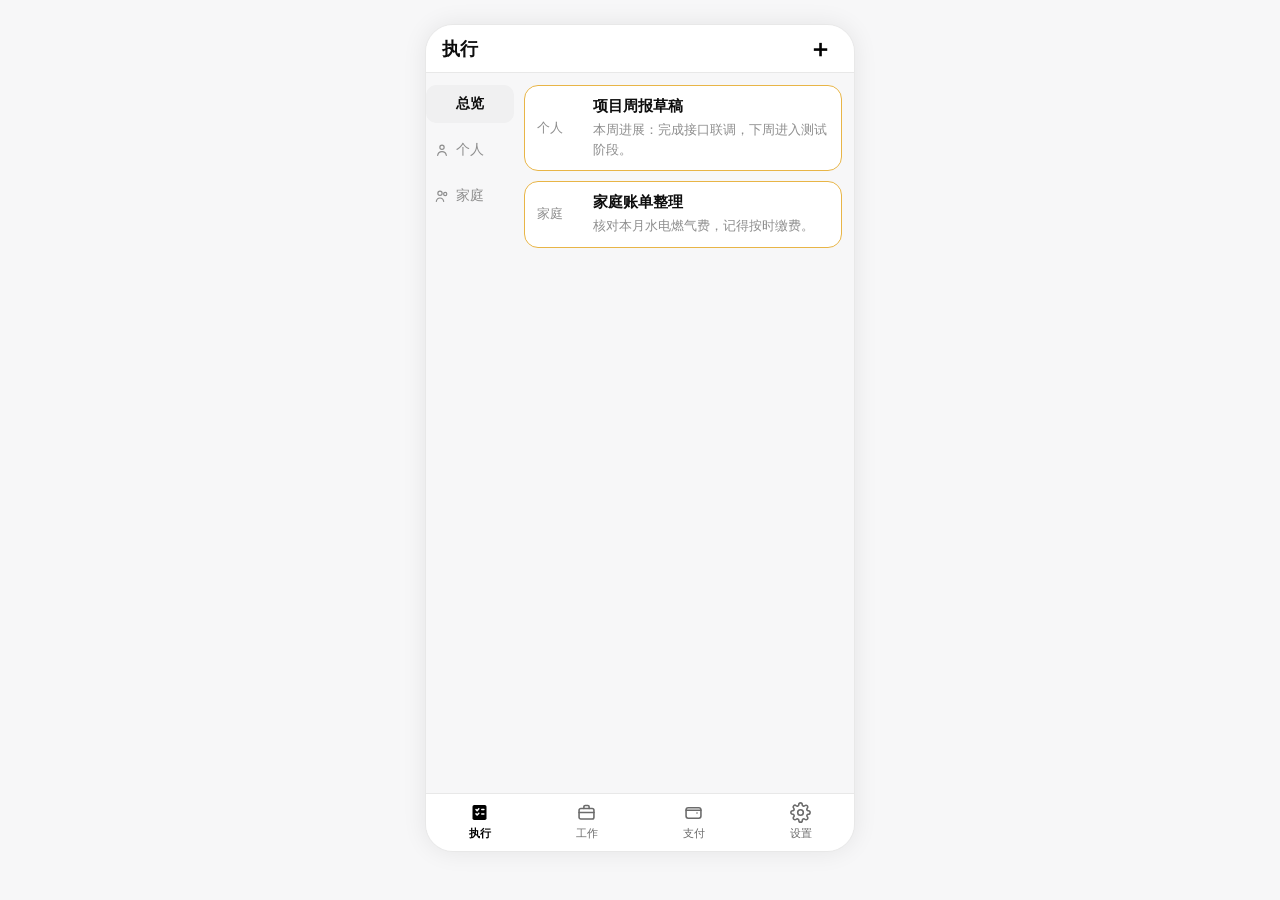
==== notes-app/记事App.html @ 2a9c0d3b "EWP: 纯前端单文件记事 App；含早期全栈原型与 Android 套壳工程参考" ====
<!DOCTYPE html>
<html lang="zh-CN">
<head>
<meta charset="UTF-8" />
<meta name="viewport" content="width=device-width, initial-scale=1.0, maximum-scale=1.0" />
<title>EWP</title>
<link rel="icon" href="data:image/svg+xml,<svg xmlns='http://www.w3.org/2000/svg' viewBox='0 0 24 24' fill='none' stroke='%230d0d0d' stroke-width='1.8' stroke-linecap='round' stroke-linejoin='round'><rect x='5' y='3.5' width='14' height='17' rx='2'/><path d='M9 8h6M9 12h6'/></svg>" />
<style>
:root{
  --bg:#f7f7f8; --panel:#ffffff; --border:#e8e8e8; --text:#0d0d0d; --muted:#8e8e8e;
  --primary:#0d0d0d; --primary-soft:#f0f0f1; --done-soft:#f5f5f6; --danger:#e5484d; --radius:14px;
}
*{box-sizing:border-box;margin:0;padding:0}
[hidden]{display:none !important}
body{font-family:-apple-system,BlinkMacSystemFont,"PingFang SC","Microsoft YaHei",sans-serif;background:var(--bg);color:var(--text);min-height:100vh;display:flex;justify-content:center;overflow:hidden;-webkit-tap-highlight-color:transparent}
button{font-family:inherit;cursor:pointer}

.phone{width:100%;max-width:430px;height:100vh;height:100dvh;background:var(--bg);display:flex;flex-direction:column;position:relative;overflow:hidden;box-shadow:0 0 24px rgba(0,0,0,.08)}
@media(min-width:480px){ body{padding:24px 0} .phone{height:92vh;border-radius:28px;border:1px solid var(--border)} }

/* 顶栏 */
.topbar{display:flex;align-items:center;gap:10px;height:48px;min-height:48px;padding:0 16px;background:var(--panel);border-bottom:1px solid var(--border)}
.topbar .top-title{font-size:18px;font-weight:700;flex:1}
.topbar .icon-btn{border:none;background:transparent;width:36px;height:36px;font-size:16px;display:flex;align-items:center;justify-content:center;flex-shrink:0}
.topbar .icon-btn:hover{background:transparent}
.topbar .icon-btn svg{width:19px;height:19px;display:block}
#top-add{font-size:24px;font-weight:600;line-height:1}
.top-actions{display:flex;align-items:center;gap:8px}

.view{flex:1;overflow-y:auto;padding:12px 12px 18px}
.view[hidden]{display:none}
/* 带分类侧栏的主页：左侧贴边，去掉页面左边距 */
#view-home,#view-notes,#view-work{padding-left:0}

/* ---------- 主页：左分类 + 右列表 ---------- */
.notes-layout{display:flex;gap:10px;min-height:100%}
.cat-bar{width:88px;flex-shrink:0;display:flex;flex-direction:column;gap:8px;overflow-y:auto}
.cat-item{display:flex;align-items:center;gap:6px;border:1px solid transparent;background:transparent;border-radius:10px;padding:9px 7px;font-size:14px;color:var(--muted);text-align:left;transition:background .15s,color .15s}
.cat-item .cat-icon{flex-shrink:0;line-height:1;display:flex}
.cat-item .cat-icon svg{width:16px;height:16px;display:block}
.cat-item .cat-name{flex:1;white-space:nowrap;overflow:hidden;text-overflow:ellipsis}
.cat-item.no-icon .cat-name{padding-left:0;text-align:center}
.cat-item:hover{background:var(--primary-soft);color:var(--text)}
.cat-item.active{background:var(--primary-soft);color:var(--text);font-weight:600}

.note-pane{flex:1;display:flex;flex-direction:column;gap:10px;min-width:0}
.pane-head{display:flex;justify-content:space-between;align-items:center;font-size:13px;color:var(--muted)}
.note-list{display:flex;flex-direction:column;gap:10px;padding-bottom:8px}

.note-card{display:flex;align-items:center;gap:8px;background:var(--panel);border:1px solid var(--border);border-radius:var(--radius);padding:11px 12px;cursor:pointer}
.note-card:hover{background:var(--primary-soft)}
.note-card.done{background:var(--done-soft)}
.note-card .nc-index{width:18px;flex-shrink:0;font-size:15px;font-weight:600;color:var(--muted);text-align:center}
.note-card .nc-body{flex:1;min-width:0}
.note-card input[type=checkbox]{width:18px;height:18px;flex-shrink:0;accent-color:var(--text)}
.note-card .nc-title{font-weight:600;font-size:15px;margin-bottom:4px}
.note-card .nc-title.empty{color:var(--muted)}
.note-card.done .nc-title{text-decoration:line-through;color:var(--muted)}
.note-card .nc-summary{font-size:13px;color:var(--muted);line-height:1.5;display:-webkit-box;-webkit-line-clamp:2;-webkit-box-orient:vertical;overflow:hidden}
.note-card .nc-cat{font-size:12px;color:var(--muted);margin-top:5px}
.note-card .nc-cat-label{flex-shrink:0;width:48px;font-size:13px;color:var(--muted);text-align:left;white-space:nowrap;overflow:hidden}
.note-card.overview.first{background:var(--panel);border:1.5px solid #E8B547}
.note-card.overview.first.done{background:var(--done-soft);border-color:var(--border)}
.note-card.first{background:var(--panel);border:1.5px solid #E8B547}
.note-card.first.done{background:var(--done-soft);border-color:var(--border)}

/* 底部 Tab */
.tabbar{display:flex;background:var(--panel);border-top:1px solid var(--border)}
.tabbar .tab{flex:1;border:none;background:none;padding:8px 0 10px;display:flex;flex-direction:column;align-items:center;gap:3px;font-size:11px;color:#6b6b6b}
.tabbar .tab .tab-icon{display:flex}
.tabbar .tab .tab-icon svg{width:21px;height:21px;display:block}
.tabbar .tab.active{color:#000;font-weight:600}
.tabbar .tab .tab-icon .ic-filled{display:none}
.tabbar .tab.active .tab-icon .ic-outline{display:none}
.tabbar .tab.active .tab-icon .ic-filled{display:block}

/* 占位页 */
.placeholder{display:flex;flex-direction:column;align-items:center;justify-content:center;gap:12px;padding:60px 24px;text-align:center;color:var(--muted)}
.placeholder .ph-icon{font-size:44px}
.placeholder h3{color:var(--text);font-size:16px}
.setting-row{background:var(--panel);border:1px solid var(--border);border-radius:var(--radius);padding:14px 16px;display:flex;justify-content:space-between;align-items:center;margin-bottom:10px;font-size:14px}

/* ---------- 编辑页（独立视图） ---------- */
#view-editor{flex:1;display:flex;flex-direction:column;overflow:hidden;background:var(--bg)}
#view-editor[hidden]{display:none}
.editor-top{display:flex;align-items:center;gap:10px;height:48px;min-height:48px;padding:0 12px;background:var(--panel);border-bottom:1px solid var(--border)}
.back-btn{border:none;background:transparent;width:36px;height:36px;font-size:28px;color:var(--text);display:flex;align-items:center;justify-content:center;line-height:1;padding-bottom:3px}
.back-btn:hover{background:transparent}
.editor-top .btn{margin-left:auto}
.title-input{width:100%;font-size:20px;font-weight:700;border:1px solid var(--border);border-radius:12px;outline:none;background:var(--panel);color:var(--text);padding:12px 14px}
.title-input:focus{border-color:var(--text)}
.editor-body{flex:1;overflow-y:auto;padding:16px 18px 18px;display:flex;flex-direction:column;gap:14px}
.content-area{width:100%;min-height:180px;outline:none;border:1px solid var(--border);border-radius:12px;background:var(--panel);font-family:inherit;font-size:15px;line-height:1.75;resize:vertical;color:var(--text);padding:12px 14px}
.content-area:focus{border-color:var(--text)}
.cat-select{width:100%;display:flex;align-items:center;gap:10px;padding:12px 14px;border:1px solid var(--border);border-radius:12px;background:var(--panel);font-family:inherit;font-size:15px;color:var(--text);cursor:pointer}
.cat-select-name{flex:1;text-align:left;white-space:nowrap;overflow:hidden;text-overflow:ellipsis}
.cat-select-arrow{width:16px;height:16px;flex-shrink:0;color:var(--muted)}
.cp-item{display:flex;align-items:center;gap:10px;background:var(--bg);border-radius:10px;padding:12px 12px;cursor:pointer}
.cp-item .cp-name{flex:1;font-size:14px}
.cp-item .cp-check{width:18px;height:18px;flex-shrink:0;color:var(--text);display:none}
.cp-item.active .cp-check{display:block}
.cp-item.active{background:var(--primary-soft)}
.todo-area{min-height:120px}
.todo-note{min-height:72px;font-size:14px;color:var(--muted)}
.editor-count{font-size:12px;color:var(--muted);text-align:right;padding:2px 2px 0}

/* ---------- 分类管理抽屉 ---------- */
.drawer-mask{position:absolute;inset:0;background:rgba(0,0,0,.35);z-index:70}
.drawer{position:absolute;left:0;right:0;bottom:0;z-index:71;background:var(--panel);border-radius:20px 20px 0 0;padding:18px 18px 24px;max-height:70%;display:flex;flex-direction:column;gap:14px}
.drawer h3{font-size:16px}
.cm-add{display:flex;gap:8px}
.cm-add input{flex:1;padding:9px 12px;border:1px solid var(--border);border-radius:10px;font-size:14px;outline:none}
.cm-list{display:flex;flex-direction:column;gap:8px;overflow-y:auto}
.cm-item{display:flex;align-items:center;gap:10px;background:var(--bg);border-radius:10px;padding:11px 12px}
.cm-item .cm-grip{flex-shrink:0;color:#c9c9cc;display:flex;cursor:grab;touch-action:none}
.cm-item .cm-grip svg{width:14px;height:14px;display:block}
.cm-item.dragging{opacity:.5;box-shadow:0 6px 16px rgba(0,0,0,.15);background:var(--panel)}
.cm-item .cm-name{flex:1;font-size:14px}
.cm-item button{border:none;background:none;font-size:15px;color:var(--muted);display:flex;align-items:center;-webkit-tap-highlight-color:transparent}
.cm-item button svg{width:17px;height:17px;display:block}
.cm-item button:hover{color:var(--primary)}
.cm-item button.del:hover{color:var(--danger)}

/* 应用内弹窗 */
.modal-mask{position:absolute;inset:0;background:rgba(0,0,0,.35);z-index:80}
.modal{position:absolute;left:24px;right:24px;top:50%;transform:translateY(-50%);z-index:81;background:var(--panel);border-radius:18px;padding:20px 18px;display:flex;flex-direction:column;gap:14px;box-shadow:0 12px 32px rgba(0,0,0,.18)}
.modal-title{font-size:16px;font-weight:600}
.modal-msg{font-size:14px;color:var(--muted);line-height:1.6}
.modal-input{padding:10px 12px;border:1px solid var(--border);border-radius:10px;font-size:15px;outline:none;background:var(--panel);color:var(--text)}
.modal-input:focus{border-color:var(--text)}
.modal-actions{display:flex;justify-content:flex-end;gap:10px}
.modal-actions .btn.danger-ok{background:var(--danger);border-color:var(--danger);color:#fff}
.modal-actions .btn.danger-ok:hover{opacity:.9;color:#fff}

.btn{border:1px solid var(--border);background:var(--panel);border-radius:10px;padding:8px 13px;font-size:14px}
.btn:hover{border-color:var(--primary);color:var(--primary)}
.btn.primary{background:var(--primary);color:#fff;border-color:var(--primary)}
.btn.primary:hover{opacity:.9;color:#fff}
.btn.danger:hover{border-color:var(--danger);color:var(--danger)}
.btn.small{padding:5px 10px;font-size:13px}
.lang-switch{display:flex;gap:6px}
.lang-opt{border:1px solid var(--border);background:var(--panel);color:var(--muted)}
.lang-opt.active{background:var(--primary);color:#fff;border-color:var(--primary);font-weight:600}
.btn-row{display:flex;gap:8px;flex-wrap:wrap}

.toast{position:fixed;bottom:80px;left:50%;transform:translateX(-50%);background:rgba(30,34,40,.92);color:#fff;padding:10px 18px;border-radius:10px;font-size:14px;z-index:999}
.empty-tip{color:var(--muted);font-size:13px;text-align:center;padding:40px 0}

/* 主页待办条目 */
.todo-row{display:flex;align-items:center;gap:8px;background:var(--panel);border:1px solid var(--border);border-radius:12px;padding:12px 12px;cursor:pointer}
.todo-row.done{background:var(--done-soft)}
.todo-row input[type=checkbox]{width:18px;height:18px;flex-shrink:0;accent-color:var(--text)}
.tr-index{width:18px;flex-shrink:0;font-size:15px;font-weight:600;color:var(--muted);text-align:center}
.tr-cat{flex-shrink:0;width:48px;font-size:13px;color:var(--muted);text-align:left;white-space:nowrap;overflow:hidden}
.todo-row .tr-body{flex:1;min-width:0}
.todo-row .tr-text{font-size:15px;word-break:break-word}
.tr-note{font-size:12.5px;color:var(--muted);word-break:break-word;margin-top:3px}
.todo-row.done .tr-text{text-decoration:line-through;color:var(--muted)}
.todo-row.first{background:var(--panel);border:1.5px solid #E8B547}
.todo-row.first.done{background:var(--done-soft);border-color:var(--border)}
.todo-row.overview.first{background:var(--panel);border:1.5px solid #E8B547}
.todo-row.overview.first.done{background:var(--panel);border-color:#E8B547}
.todo-row.first .tr-text{font-weight:600;color:var(--text)}
.todo-row.first.done .tr-text{font-weight:400;color:var(--muted)}

</style>
</head>
<body>
<div class="phone">

  <header class="topbar" id="main-topbar">
    <span class="top-title" id="top-title">执行</span>
    <div class="top-actions">
      <button class="icon-btn" id="top-action" data-i18n-title="action.manage" title="管理分类"><svg viewBox="0 0 24 24" fill="none" stroke="currentColor" stroke-width="1.8" stroke-linecap="round" stroke-linejoin="round"><rect x="3.5" y="3.5" width="7" height="7" rx="1.5"/><rect x="13.5" y="3.5" width="7" height="7" rx="1.5"/><rect x="3.5" y="13.5" width="7" height="7" rx="1.5"/><rect x="13.5" y="13.5" width="7" height="7" rx="1.5"/></svg></button>
      <button class="icon-btn" id="top-add" data-i18n-title="action.new" title="新建">＋</button>
    </div>
  </header>

  <!-- 主页：待办事项（左分类分组 + 右待办列表） -->
  <section class="view" id="view-home">
    <div class="notes-layout">
      <aside class="cat-bar" id="cat-bar"></aside>
      <div class="note-pane">
        <div class="note-list" id="home-list"></div>
      </div>
    </div>
  </section>

  <!-- 执行：卡片列表 + 分类侧栏 -->
  <section class="view" id="view-notes">
    <div class="notes-layout">
      <aside class="cat-bar" id="notes-cat-bar"></aside>
      <div class="note-pane">
        <div class="note-list" id="notes-list"></div>
      </div>
    </div>
  </section>

  <!-- 工作：卡片列表 + 分类侧栏（独立新表） -->
  <section class="view" id="view-work">
    <div class="notes-layout">
      <aside class="cat-bar" id="work-cat-bar"></aside>
      <div class="note-pane">
        <div class="note-list" id="work-list"></div>
      </div>
    </div>
  </section>

  <!-- 设置 -->
  <section class="view" id="view-settings">
    <div class="setting-row"><span data-i18n="setting.exportAll">导出全部数据（JSON）</span><button class="btn small" id="btn-export-all" data-i18n="setting.export">导出</button></div>
    <div class="setting-row"><span data-i18n="setting.importAll">导入备份（JSON）</span><button class="btn small" id="btn-import-all" data-i18n="setting.import">导入</button></div>
    <input type="file" id="import-file" accept="application/json,.json" hidden />
    <div class="setting-row"><span data-i18n="setting.language">语言</span><span class="lang-switch" id="lang-switch">
      <button class="btn small lang-opt" data-lang="zh">中文</button>
      <button class="btn small lang-opt" data-lang="en">English</button>
    </span></div>
    <div class="setting-row"><span data-i18n="setting.about">关于</span><span id="about-ver" style="color:var(--muted);font-size:13px"></span></div>
  </section>

  <nav class="tabbar" id="main-tabbar">
    <button class="tab active" data-tab="notes"><span class="tab-icon"><svg class="ic-outline" viewBox="0 0 24 24" fill="none" stroke="currentColor" stroke-width="1.8" stroke-linecap="round" stroke-linejoin="round"><rect x="4" y="3.5" width="16" height="17" rx="2"/><path d="M8 8.5l1.4 1.4L11 7.5M8 13.5l1.4 1.4L11 12.5M14.5 8.5H17M14.5 13.5H17"/></svg><svg class="ic-filled" viewBox="0 0 24 24" fill="none"><rect x="4" y="3.5" width="16" height="17" rx="2" fill="currentColor"/><path d="M8 8.6l1.3 1.3 1.9-2.1" stroke="#fff" stroke-width="1.7" stroke-linecap="round" stroke-linejoin="round"/><path d="M8 13.6l1.3 1.3 1.9-2.1" stroke="#fff" stroke-width="1.7" stroke-linecap="round" stroke-linejoin="round"/><path d="M14.6 8.6h2.4M14.6 13.6h2.4" stroke="#fff" stroke-width="1.7" stroke-linecap="round"/></svg></span><span data-i18n="tab.notes">执行</span></button>
    <button class="tab" data-tab="work"><span class="tab-icon"><svg class="ic-outline" viewBox="0 0 24 24" fill="none" stroke="currentColor" stroke-width="1.8" stroke-linecap="round" stroke-linejoin="round"><rect x="3.5" y="7.5" width="17" height="12" rx="2"/><path d="M9 7.5V5.5A1.5 1.5 0 0 1 10.5 4h3A1.5 1.5 0 0 1 15 5.5v2M3.5 12h17"/></svg><svg class="ic-filled" viewBox="0 0 24 24" fill="none"><path d="M3.5 8.5h17V19a1.5 1.5 0 0 1-1.5 1.5H5A1.5 1.5 0 0 1 3.5 19z" fill="currentColor"/><path d="M9 8.5V6A1.5 1.5 0 0 1 10.5 4.5h3A1.5 1.5 0 0 1 15 6v2.5" stroke="#fff" stroke-width="1.7" stroke-linecap="round" fill="none"/><path d="M3.5 12.5h17" stroke="#fff" stroke-width="1.7"/></svg></span><span data-i18n="tab.work">工作</span></button>
    <button class="tab" data-tab="home"><span class="tab-icon"><svg class="ic-outline" viewBox="0 0 24 24" fill="none" stroke="currentColor" stroke-width="1.8" stroke-linecap="round" stroke-linejoin="round"><rect x="3.5" y="6.5" width="17" height="12" rx="2.5"/><path d="M3.5 9.5h17"/><path d="M16 12.5h.01"/></svg><svg class="ic-filled" viewBox="0 0 24 24" fill="none"><rect x="3.5" y="6.5" width="17" height="12" rx="2.5" fill="currentColor"/><path d="M3.5 10h17" stroke="#fff" stroke-width="1.7"/><circle cx="16" cy="14" r="1.3" fill="#fff"/></svg></span><span data-i18n="tab.home">支付</span></button>
    <button class="tab" data-tab="settings"><span class="tab-icon"><svg class="ic-outline" viewBox="0 0 24 24" fill="none" stroke="currentColor" stroke-width="1.8" stroke-linecap="round" stroke-linejoin="round"><circle cx="12" cy="12" r="3.2"/><path d="M19.4 15a1.65 1.65 0 0 0 .33 1.82l.06.06a2 2 0 1 1-2.83 2.83l-.06-.06a1.65 1.65 0 0 0-1.82-.33 1.65 1.65 0 0 0-1 1.51V21a2 2 0 1 1-4 0v-.09A1.65 1.65 0 0 0 9 19.4a1.65 1.65 0 0 0-1.82.33l-.06.06a2 2 0 1 1-2.83-2.83l.06-.06a1.65 1.65 0 0 0 .33-1.82 1.65 1.65 0 0 0-1.51-1H3a2 2 0 1 1 0-4h.09A1.65 1.65 0 0 0 4.6 9a1.65 1.65 0 0 0-.33-1.82l-.06-.06a2 2 0 1 1 2.83-2.83l.06.06a1.65 1.65 0 0 0 1.82.33H9a1.65 1.65 0 0 0 1-1.51V3a2 2 0 1 1 4 0v.09a1.65 1.65 0 0 0 1 1.51 1.65 1.65 0 0 0 1.82-.33l.06-.06a2 2 0 1 1 2.83 2.83l-.06.06a1.65 1.65 0 0 0-.33 1.82V9a1.65 1.65 0 0 0 1.51 1H21a2 2 0 1 1 0 4h-.09a1.65 1.65 0 0 0-1.51 1z"/></svg><svg class="ic-filled" viewBox="0 0 24 24" fill="none"><path d="M19.4 15a1.65 1.65 0 0 0 .33 1.82l.06.06a2 2 0 1 1-2.83 2.83l-.06-.06a1.65 1.65 0 0 0-1.82-.33 1.65 1.65 0 0 0-1 1.51V21a2 2 0 1 1-4 0v-.09A1.65 1.65 0 0 0 9 19.4a1.65 1.65 0 0 0-1.82.33l-.06.06a2 2 0 1 1-2.83-2.83l.06-.06a1.65 1.65 0 0 0 .33-1.82 1.65 1.65 0 0 0-1.51-1H3a2 2 0 1 1 0-4h.09A1.65 1.65 0 0 0 4.6 9a1.65 1.65 0 0 0-.33-1.82l-.06-.06a2 2 0 1 1 2.83-2.83l.06.06a1.65 1.65 0 0 0 1.82.33H9a1.65 1.65 0 0 0 1-1.51V3a2 2 0 1 1 4 0v.09a1.65 1.65 0 0 0 1 1.51 1.65 1.65 0 0 0 1.82-.33l.06-.06a2 2 0 1 1 2.83 2.83l-.06.06a1.65 1.65 0 0 0-.33 1.82V9a1.65 1.65 0 0 0 1.51 1H21a2 2 0 1 1 0 4h-.09a1.65 1.65 0 0 0-1.51 1z" fill="currentColor"/><circle cx="12" cy="12" r="3.2" fill="#fff"/></svg></span><span data-i18n="tab.settings">设置</span></button>
  </nav>

  <!-- 编辑页（独立视图；todo / note 双模式） -->
  <section id="view-editor" hidden>
    <div class="editor-top">
      <button class="back-btn" id="editor-back" title="返回">‹</button>
      <button class="btn primary small" id="btn-save" data-i18n="action.save">保存</button>
    </div>
    <div class="editor-body">
      <input id="note-title" class="title-input" type="text" data-i18n-ph="ph.untitled" placeholder="无标题" />
      <textarea id="note-content" class="content-area" data-i18n-ph="ph.start" placeholder="开始记录…"></textarea>
      <textarea id="todo-text" class="content-area todo-area" data-i18n-ph="ph.todo" placeholder="待办内容…" hidden></textarea>
      <textarea id="todo-note" class="content-area todo-note" data-i18n-ph="ph.note" placeholder="补充说明（可选）" hidden></textarea>
      <button type="button" id="editor-cat" class="cat-select">
        <span id="editor-cat-name" class="cat-select-name"></span>
        <svg class="cat-select-arrow" viewBox="0 0 24 24" fill="none" stroke="currentColor" stroke-width="1.8" stroke-linecap="round" stroke-linejoin="round"><path d="m6 9 6 6 6-6"/></svg>
      </button>
      <div class="editor-count" id="editor-count"></div>
      <div class="btn-row" id="editor-export-row">
        <button class="btn danger" id="btn-delete" data-i18n="action.delete">删除</button>
      </div>
    </div>
  </section>

  <!-- 分类管理抽屉 -->
  <div id="cat-manager" hidden>
    <div class="drawer-mask" id="cm-mask"></div>
    <div class="drawer">
      <h3 data-i18n="drawer.catManage">分类管理</h3>
      <div class="cm-add">
        <input id="cm-input" type="text" data-i18n-ph="ph.newCat" placeholder="输入新分类名称" />
        <button class="btn primary small" id="cm-add-btn" data-i18n="drawer.add">添加</button>
      </div>
      <div class="cm-list" id="cm-list"></div>
      <button class="btn" id="cm-close" data-i18n="drawer.done">完成</button>
    </div>
  </div>
  <!-- 应用内弹窗 -->
  <div id="modal" hidden>
    <div class="modal-mask" id="modal-mask"></div>
    <div class="modal">
      <h4 class="modal-title" id="modal-title"></h4>
      <p class="modal-msg" id="modal-msg" hidden></p>
      <input class="modal-input" id="modal-input" hidden type="text" />
      <div class="modal-actions">
        <button class="btn" id="modal-cancel" data-i18n="modal.cancel">取消</button>
        <button class="btn primary" id="modal-ok" data-i18n="modal.confirm">确定</button>
      </div>
    </div>
  </div>

  <!-- 分类选择弹层 -->
  <div id="cat-picker" hidden>
    <div class="drawer-mask" id="cp-mask"></div>
    <div class="drawer">
      <h3 data-i18n="drawer.chooseCat">选择分类</h3>
      <div class="cm-list" id="cp-list"></div>
      <button class="btn" id="cp-close" data-i18n="modal.cancel">取消</button>
    </div>
  </div>
</div>

<div id="toast" class="toast" hidden></div>

<script>
(function(){
"use strict";
const $=(s)=>document.querySelector(s);
const TODOS_KEY="notes-app-v1-todos";
const NOTES_KEY="notes-app-v1-notes";
const WORK_KEY="notes-app-v1-work";
const OLD_KEY="notes-app-v1";
const CATS_KEY="notes-app-v1-cats";
const ORDER_KEY="notes-app-v1-order";
const RETIRED_KEY="notes-app-v1-retired";
const APP_NAME="EWP";
const APP_VERSION="2.17";
const PRESET_CATS=["生活","家庭","工作","理财"];
const EXEC_CATS=["个人","家庭"];
const WORK_CATS=["个人","公司"];

const ALL_CAT="__all__";
const LANG_KEY="notes-app-v1-lang";
const I18N={
  zh:{
    "tab.notes":"执行","tab.work":"工作","tab.home":"支付","tab.settings":"设置",
    "action.manage":"管理分类","action.new":"新建","action.back":"返回","action.save":"保存","action.delete":"删除","action.rename":"修改",
    "ph.todo":"待办内容…","ph.record":"记录内容…","ph.note":"补充说明（可选）","ph.untitled":"无标题","ph.start":"开始记录…","ph.newCat":"输入新分类名称","ph.renameCat":"输入分类名称",
    "setting.language":"语言","setting.exportAll":"导出全部数据（JSON）","setting.export":"导出","setting.importAll":"导入备份（JSON）","setting.import":"导入","setting.clearAll":"清空本地全部数据","setting.clear":"清空","setting.about":"关于",
    "cat.all":"总览","cat.uncat":"未分类",
    "empty.homeAll":"暂无待办","empty.homeCat":"该分类暂无待办",
    "empty.notesAll":"还没有执行记录，点右上角 ＋ 新建","empty.notesCat":"该分类暂无执行记录",
    "empty.workAll":"还没有工作记录，点右上角 ＋ 新建","empty.workCat":"该分类暂无工作记录",
    "card.untitled":"无标题","card.noBody":"（无正文）",
    "toast.storage":"本地存储空间不足，部分内容可能未保存","toast.empty":"内容为空，未保存","toast.saved":"已保存","toast.deleted":"已删除",
    "toast.nfTodo":"未找到该待办","toast.nfNote":"未找到该笔记","toast.nfWork":"未找到该工作记录",
    "toast.nameEmpty":"名称不能为空","toast.catExists":"该分类已存在","toast.oneCat":"至少保留一个分类",
    "toast.renamed":"已修改","toast.catDeleted":"已删除分类","toast.catAdded":"已添加分类","toast.exported":"已导出全部数据","toast.cleared":"已清空","toast.imported":"已导入备份","toast.badBackup":"备份文件无效",
    "modal.confirm":"确定","modal.cancel":"取消","modal.leave":"离开","modal.clear":"清空",
    "modal.import":"导入备份","modal.importMsg":"导入将覆盖当前本地全部记录，确定继续？",
    "modal.delTodo":"删除待办","modal.delWork":"删除工作记录","modal.delNote":"删除笔记","modal.delConfirm":"确定删除这条记录？此操作不可恢复。",
    "modal.renameCat":"修改分类","modal.delCat":"删除分类","modal.delCatMsg":"删除分类「{c}」？其下记录将归入「{f}」。",
    "modal.discard":"放弃修改","modal.discardMsg":"有未保存的修改，确定离开？",
    "modal.clearData":"清空数据","modal.clearMsg":"确定清空本地全部记录？此操作不可恢复。",
    "drawer.catManage":"分类管理","drawer.add":"添加","drawer.done":"完成","drawer.chooseCat":"选择分类"
  },
  en:{
    "tab.notes":"Execute","tab.work":"Work","tab.home":"Pay","tab.settings":"Settings",
    "action.manage":"Manage categories","action.new":"New","action.back":"Back","action.save":"Save","action.delete":"Delete","action.rename":"Rename",
    "ph.todo":"Todo…","ph.record":"Note…","ph.note":"Note (optional)","ph.untitled":"Untitled","ph.start":"Start writing…","ph.newCat":"New category name","ph.renameCat":"Enter category name",
    "setting.language":"Language","setting.exportAll":"Export all data (JSON)","setting.export":"Export","setting.importAll":"Import backup (JSON)","setting.import":"Import","setting.clearAll":"Clear all local data","setting.clear":"Clear","setting.about":"About",
    "cat.all":"Overview","cat.uncat":"Uncategorized",
    "empty.homeAll":"No todos yet","empty.homeCat":"No todos in this category",
    "empty.notesAll":"No tasks yet. Tap ＋ top right to add","empty.notesCat":"No tasks in this category",
    "empty.workAll":"No work records yet. Tap ＋ top right to add","empty.workCat":"No work records in this category",
    "card.untitled":"Untitled","card.noBody":"(no content)",
    "toast.storage":"Storage full; some changes may not be saved","toast.empty":"Nothing to save","toast.saved":"Saved","toast.deleted":"Deleted",
    "toast.nfTodo":"Todo not found","toast.nfNote":"Note not found","toast.nfWork":"Work record not found",
    "toast.nameEmpty":"Name cannot be empty","toast.catExists":"Category already exists","toast.oneCat":"Keep at least one category",
    "toast.renamed":"Renamed","toast.catDeleted":"Category deleted","toast.catAdded":"Category added","toast.exported":"All data exported","toast.cleared":"Cleared","toast.imported":"Backup imported","toast.badBackup":"Invalid backup file",
    "modal.confirm":"OK","modal.cancel":"Cancel","modal.leave":"Leave","modal.clear":"Clear",
    "modal.import":"Import backup","modal.importMsg":"Importing will overwrite all current local records. Continue?",
    "modal.delTodo":"Delete todo","modal.delWork":"Delete work record","modal.delNote":"Delete note","modal.delConfirm":"Delete this record? This cannot be undone.",
    "modal.renameCat":"Rename category","modal.delCat":"Delete category","modal.delCatMsg":"Delete category \"{c}\"? Its records will move to \"{f}\".",
    "modal.discard":"Discard changes","modal.discardMsg":"You have unsaved changes. Leave anyway?",
    "modal.clearData":"Clear data","modal.clearMsg":"Delete all local records? This cannot be undone.",
    "drawer.catManage":"Categories","drawer.add":"Add","drawer.done":"Done","drawer.chooseCat":"Choose category"
  }
};
function t(key,vars){
  const lang=state.lang||"zh";
  let s=(I18N[lang]&&I18N[lang][key])||I18N.zh[key]||key;
  if(vars)for(const k in vars)s=s.replace("{"+k+"}",vars[k]);
  return s;
}
const state={
  todos:[], notes:[], workNotes:[], customCats:[], catOrder:[], retired:[],
  currentKind:null, currentId:null, currentItem:null,
  draft:{category:""},
  tab:"notes", filterCat:ALL_CAT, notesFilter:ALL_CAT, workFilter:ALL_CAT, dirty:false, editorFrom:"notes",
  lang:(load(LANG_KEY)||"zh")
};

/* ---------- 存储 ---------- */
function load(k){try{const r=localStorage.getItem(k);return r?JSON.parse(r):null;}catch(e){return null;}}
function save(k,v){try{localStorage.setItem(k,JSON.stringify(v));}catch(e){toast(t("toast.storage"));}}
const loadTodos=()=>load(TODOS_KEY)||[];
const loadNotes=()=>load(NOTES_KEY)||[];
const loadWork=()=>load(WORK_KEY)||[];
const persistTodos=()=>save(TODOS_KEY,state.todos);
const persistNotes=()=>save(NOTES_KEY,state.notes);
const persistWork=()=>save(WORK_KEY,state.workNotes);
const loadCats=()=>load(CATS_KEY)||[];
const persistCats=()=>save(CATS_KEY,state.customCats);
const loadOrder=()=>load(ORDER_KEY)||[];
const persistOrder=()=>save(ORDER_KEY,state.catOrder);
const loadRetired=()=>load(RETIRED_KEY)||[];
const persistRetired=()=>save(RETIRED_KEY,state.retired);

/* ---------- 工具 ---------- */
function toast(msg){const el=$("#toast");el.textContent=msg;el.hidden=false;clearTimeout(toast._t);toast._t=setTimeout(()=>el.hidden=true,1800);}
function esc(s){return String(s).replace(/[&<>"']/g,c=>({"&":"&amp;","<":"&lt;",">":"&gt;",'"':"&quot;","'":"&#39;"}[c]));}
function textFromHtml(h){const d=document.createElement("div");d.innerHTML=h||"";return(d.textContent||"").trim();}
function uid(){return Date.now().toString(36)+Math.random().toString(36).slice(2,6);}

/* ---------- 语言 ---------- */
function applyStaticText(){
  document.querySelectorAll("[data-i18n]").forEach(el=>{el.textContent=t(el.dataset.i18n);});
  document.querySelectorAll("[data-i18n-ph]").forEach(el=>{el.placeholder=t(el.dataset.i18nPh);});
  document.querySelectorAll("[data-i18n-title]").forEach(el=>{el.title=t(el.dataset.i18nTitle);});
  document.querySelectorAll("#lang-switch .lang-opt").forEach(b=>b.classList.toggle("active",b.dataset.lang===state.lang));
}
function setLang(lang){
  if(lang!=="zh"&&lang!=="en")lang="zh";
  state.lang=lang; save(LANG_KEY,lang);
  applyStaticText(); renderAll(); switchTab(state.tab);
}

/* ---------- 应用内弹窗 ---------- */
let modalResolve=null;
function openModal(opts){
  return new Promise(resolve=>{
    modalResolve=resolve;
    const m=$("#modal");
    $("#modal-title").textContent=opts.title||"";
    const msg=$("#modal-msg");
    if(opts.message){msg.textContent=opts.message;msg.hidden=false;}else msg.hidden=true;
    const inp=$("#modal-input");
    if(opts.showInput){inp.value=opts.initial||"";inp.placeholder=opts.placeholder||"";inp.hidden=false;setTimeout(()=>inp.focus(),60);}else inp.hidden=true;
    const ok=$("#modal-ok");
    ok.classList.toggle("danger-ok",!!opts.danger);
    ok.textContent=opts.okText||t("modal.confirm");
    m.hidden=false;
    const done=(val)=>{m.hidden=true;const r=modalResolve;modalResolve=null;if(r)r(val);};
    ok.onclick=()=>{ if(opts.showInput) done(inp.value.trim()); else done(true); };
    $("#modal-cancel").onclick=()=>done(opts.showInput?null:false);
    $("#modal-mask").onclick=()=>done(opts.showInput?null:false);
    if(opts.showInput) inp.onkeydown=e=>{ if(e.key==="Enter") ok.click(); };
  });
}
const modalConfirm=(title,message,opts={})=>openModal({title,message,showInput:false,...opts});
const modalPrompt=(title,initial,placeholder)=>openModal({title,showInput:true,initial,placeholder});

/* ---------- 分类 ---------- */
function categories(){
  const merged=PRESET_CATS.filter(c=>!state.retired.includes(c));
  state.customCats.forEach(c=>{if(!merged.includes(c))merged.push(c);});
  state.todos.forEach(t=>{if(t.category&&!merged.includes(t.category))merged.push(t.category);});
  return merged;
}
function orderedCats(){
  const merged=categories();
  const order=(state.catOrder||[]).filter(c=>merged.includes(c));
  const rest=merged.filter(c=>!order.includes(c));
  return [...order,...rest];
}
function editorCats(){
  if(state.currentKind==="work") return WORK_CATS;
  if(state.currentKind==="note") return EXEC_CATS;
  return orderedCats();
}
function ensureValidCat(){
  if(state.filterCat===ALL_CAT) return;
  const cats=categories();
  if(!cats.includes(state.filterCat)) state.filterCat=ALL_CAT;
}
const CAT_SVG={
  "生活":`<path d="M5 19C5 9 13 5 19 5c0 8-4 14-12 14"/><path d="M5 19c3-4 6-7 10-9"/>`,
  "家庭":`<circle cx="9" cy="8" r="3.2"/><path d="M3.5 20c.6-3.2 2.9-5 5.5-5s4.9 1.8 5.5 5"/><circle cx="16.8" cy="9" r="2.4"/>`,
  "工作":`<rect x="3.5" y="5" width="17" height="11" rx="2"/><path d="M9 20.5h6M12 16v4.5"/>`,
  "理财":`<circle cx="12" cy="12" r="8.5"/><path d="M12 7.5v9M9.3 9.6h4.2a1.7 1.7 0 0 1 0 3.4h-3a1.7 1.7 0 0 0 0 3.4h4.2"/>`,
  "个人":`<circle cx="12" cy="8" r="3.2"/><path d="M5.5 20c.7-3.4 3-5.5 6.5-5.5s5.8 2.1 6.5 5.5"/>`,
  "公司":`<rect x="5" y="4.5" width="14" height="15.5" rx="1"/><path d="M9 8.5h1.5M13.5 8.5H15M9 12h1.5M13.5 12H15M9 15.5h1.5M13.5 15.5H15"/>`
};
function catIcon(c){
  const inner=CAT_SVG[c]||`<path d="M3.5 6.5h5l2 2.5h10V19H3.5z"/>`;
  return `<svg class="cat-svg" viewBox="0 0 24 24" fill="none" stroke="currentColor" stroke-width="1.8" stroke-linecap="round" stroke-linejoin="round">${inner}</svg>`;
}

/* ---------- 卡片 ---------- */
function cardHtml(n,hideCat){
  return `<div class="nc-title ${n.title?"":"empty"}">${esc(n.title||t("card.untitled"))}</div>
    <div class="nc-summary">${esc(textFromHtml(n.content))||t("card.noBody")}</div>`
    +((!hideCat&&n.category)?`<div class="nc-cat">${esc(n.category)}</div>`:"");
}
function bindCard(box,n,onClick,persistFn,idx,overview,cat){
  overview=!!overview;
  const card=document.createElement("div");
  card.className="note-card"+(overview||idx===0?" first":"")+(overview?" overview":"")+(n.done?" done":"");
  const left=overview
    ? `<span class="nc-cat-label">${esc(cat||t("cat.uncat"))}</span>`
    : `<span class="nc-index">${idx+1}</span>`;
  const check=overview?"":`<input type="checkbox" ${n.done?"checked":""}/>`;
  card.innerHTML=`
    ${left}
    <div class="nc-body">${cardHtml(n,overview)}</div>
    ${check}`;
  const cb=card.querySelector("input");
  if(cb) cb.addEventListener("change",e=>{
    n.done=e.target.checked; persistFn(); renderAll();
  });
  card.addEventListener("click",e=>{ if(e.target.tagName!=="INPUT") onClick(n); });
  box.appendChild(card);
}

/* ---------- 渲染 ---------- */
const GRIP_SVG=`<svg viewBox="0 0 24 24" fill="currentColor"><circle cx="9" cy="6" r="1.4"/><circle cx="15" cy="6" r="1.4"/><circle cx="9" cy="12" r="1.4"/><circle cx="15" cy="12" r="1.4"/><circle cx="9" cy="18" r="1.4"/><circle cx="15" cy="18" r="1.4"/></svg>`;
function renderCatBar(){
  const bar=$("#cat-bar"); bar.innerHTML="";
  const all=document.createElement("button");
  all.className="cat-item no-icon"+(state.filterCat===ALL_CAT?" active":"");
  all.innerHTML=`<span class="cat-name">${t("cat.all")}</span>`;
  all.title=t("cat.all");
  all.addEventListener("click",()=>{state.filterCat=ALL_CAT;renderCatBar();renderHomeList();});
  bar.appendChild(all);
  orderedCats().forEach(c=>{
    const b=document.createElement("button");
    b.className="cat-item"+(state.filterCat===c?" active":"");
    b.innerHTML=`<span class="cat-icon">${catIcon(c)}</span><span class="cat-name">${esc(c)}</span>`;
    b.title=c;
    b.addEventListener("click",()=>{state.filterCat=c;renderCatBar();renderHomeList();});
    bar.appendChild(b);
  });
}
function setupSortable(container,{gripSel,itemSel,dataAttr,onReorder}={}){
  let drag=null, suppressClick=false;
  container.addEventListener("pointerdown",e=>{
    const grip=e.target.closest(gripSel);
    const item=e.target.closest(itemSel);
    if(!grip||!item)return;
    e.preventDefault();
    drag={item,startY:e.clientY,dragging:false,moved:false};
    try{grip.setPointerCapture(e.pointerId);}catch(_){}
  });
  container.addEventListener("pointermove",e=>{
    if(!drag)return;
    if(!drag.dragging){
      if(Math.abs(e.clientY-drag.startY)>8){drag.dragging=true;drag.moved=true;drag.item.classList.add("dragging");}
      else return;
    }
    const others=[...container.querySelectorAll(itemSel+":not(.dragging)")];
    let after=null;
    for(const o of others){
      const r=o.getBoundingClientRect();
      if(e.clientY>r.top+r.height/2) after=o; else break;
    }
    if(after) container.insertBefore(drag.item, after.nextSibling);
    else container.insertBefore(drag.item, others[0]);
  });
  const end=()=>{
    if(!drag)return;
    const wasMoved=drag.moved;
    if(drag.dragging){
      const order=[...container.querySelectorAll(itemSel)].map(el=>el.dataset[dataAttr]);
      onReorder(order);
    }else{
      drag.item.classList.remove("dragging");
    }
    drag=null;
    if(wasMoved) suppressClick=true;
  };
  container.addEventListener("pointerup",end);
  container.addEventListener("pointercancel",end);
  container.addEventListener("click",e=>{
    if(suppressClick){suppressClick=false;e.stopPropagation();e.preventDefault();}
  },true);
}
function renderHomeList(){
  ensureValidCat();
  const sortFn=(a,b)=>Number(a.done)-Number(b.done)||b.updated_at.localeCompare(a.updated_at);
  let rows;
  if(state.filterCat===ALL_CAT){
    const byCat={};
    state.todos.forEach(td=>{const c=td.category||t("cat.uncat");(byCat[c]=byCat[c]||[]).push(td);});
    rows=[];
    orderedCats().forEach(c=>{
      const arr=(byCat[c]||[]).slice().sort(sortFn);
      if(arr[0]) rows.push({t:arr[0],cat:c});
    });
    Object.keys(byCat).forEach(c=>{
      if(!orderedCats().includes(c)){const arr=byCat[c].slice().sort(sortFn); if(arr[0]) rows.push({t:arr[0],cat:c});}
    });
  }else{
    rows=state.todos.filter(t=>t.category===state.filterCat).sort(sortFn).map(t=>({t,cat:t.category}));
  }
  const box=$("#home-list"); box.innerHTML="";
  if(!rows.length){box.innerHTML=`<div class="empty-tip">${state.filterCat===ALL_CAT?t("empty.homeAll"):t("empty.homeCat")}</div>`;return;}
  const overview=state.filterCat===ALL_CAT;
  rows.forEach(({t,cat},idx)=>{
    const row=document.createElement("div");
    row.className="todo-row"+(overview?" overview":"")+(t.done?" done":"")+((overview||idx===0)?" first":"");
    const left=overview
      ? `<span class="tr-cat">${esc(cat)}</span>`
      : `<span class="tr-index">${idx+1}</span>`;
    const check=overview?"":`<input type="checkbox" ${t.done?"checked":""}/>`;
    row.innerHTML=`
      ${left}
      <div class="tr-body"><div class="tr-text">${esc(t.text)}</div>${t.note?`<div class="tr-note">${esc(t.note)}</div>`:""}</div>
      ${check}`;
    const boxInput=row.querySelector("input");
    if(boxInput) boxInput.addEventListener("change",e=>{
      t.done=e.target.checked; persistTodos(); renderHomeList();
    });
    row.addEventListener("click",e=>{ if(e.target.tagName!=="INPUT") openTodo(t); });
    box.appendChild(row);
  });
}
function renderSideBar(barId,cats,filterKey,listRender){
  const bar=$(barId); bar.innerHTML="";
  const all=document.createElement("button");
  all.className="cat-item no-icon"+(state[filterKey]===ALL_CAT?" active":"");
  all.innerHTML=`<span class="cat-name">${t("cat.all")}</span>`;
  all.title=t("cat.all");
  all.addEventListener("click",()=>{state[filterKey]=ALL_CAT;renderSideBar(barId,cats,filterKey,listRender);listRender();});
  bar.appendChild(all);
  cats.forEach(c=>{
    const b=document.createElement("button");
    b.className="cat-item"+(state[filterKey]===c?" active":"");
    b.innerHTML=`<span class="cat-icon">${catIcon(c)}</span><span class="cat-name">${esc(c)}</span>`;
    b.title=c;
    b.addEventListener("click",()=>{state[filterKey]=c;renderSideBar(barId,cats,filterKey,listRender);listRender();});
    bar.appendChild(b);
  });
}
function groupFirst(list,cats,sortFn){
  const byCat={};
  list.forEach(it=>{const c=it.category||t("cat.uncat");(byCat[c]=byCat[c]||[]).push(it);});
  const rows=[];
  cats.forEach(c=>{const arr=(byCat[c]||[]).slice().sort(sortFn); if(arr[0]) rows.push({it:arr[0],cat:c});});
  Object.keys(byCat).forEach(c=>{if(!cats.includes(c)){const arr=byCat[c].slice().sort(sortFn); if(arr[0]) rows.push({it:arr[0],cat:c});}});
  return rows;
}
function renderNotesList(){
  const f=state.notesFilter;
  const sortFn=(a,b)=>Number(a.done)-Number(b.done)||b.updated_at.localeCompare(a.updated_at);
  const box=$("#notes-list"); box.innerHTML="";
  let rows;
  if(f===ALL_CAT){ rows=groupFirst(state.notes,EXEC_CATS,sortFn); }
  else{ rows=state.notes.filter(n=>n.category===f).sort(sortFn).map(n=>({it:n,cat:n.category})); }
  if(!rows.length){box.innerHTML=`<div class="empty-tip">${f===ALL_CAT?t("empty.notesAll"):t("empty.notesCat")}</div>`;return;}
  const overview=f===ALL_CAT;
  rows.forEach(({it,cat},idx)=>bindCard(box,it,openNote,persistNotes,idx,overview,cat));
}
function renderWorkList(){
  const f=state.workFilter;
  const sortFn=(a,b)=>Number(a.done)-Number(b.done)||b.updated_at.localeCompare(a.updated_at);
  const box=$("#work-list"); box.innerHTML="";
  let rows;
  if(f===ALL_CAT){ rows=groupFirst(state.workNotes,WORK_CATS,sortFn); }
  else{ rows=state.workNotes.filter(w=>w.category===f).sort(sortFn).map(w=>({it:w,cat:w.category})); }
  if(!rows.length){box.innerHTML=`<div class="empty-tip">${f===ALL_CAT?t("empty.workAll"):t("empty.workCat")}</div>`;return;}
  const overview=f===ALL_CAT;
  rows.forEach(({it,cat},idx)=>bindCard(box,it,openWork,persistWork,idx,overview,cat));
}
function renderAll(){
  renderCatBar(); renderHomeList();
  renderSideBar("#notes-cat-bar",EXEC_CATS,"notesFilter",renderNotesList);
  renderSideBar("#work-cat-bar",WORK_CATS,"workFilter",renderWorkList);
  renderNotesList(); renderWorkList();
}

/* ---------- 视图路由 ---------- */
const TITLE_KEY={home:"tab.home",notes:"tab.notes",work:"tab.work",settings:"tab.settings"};
function switchTab(tab){
  state.tab=tab;
  ["home","notes","work","settings"].forEach(t=>$("#view-"+t).hidden=t!==tab);
  document.querySelectorAll(".tab").forEach(b=>b.classList.toggle("active",b.dataset.tab===tab));
  $("#top-title").textContent=t(TITLE_KEY[tab]);
  $("#top-action").style.display = tab==="home" ? "flex" : "none";
  $("#top-add").style.display = (tab==="home"||tab==="notes"||tab==="work") ? "flex" : "none";
}
document.querySelectorAll(".tab").forEach(b=>b.addEventListener("click",()=>switchTab(b.dataset.tab)));

$("#top-action").addEventListener("click",openCatManager);
$("#top-add").addEventListener("click",()=>{ if(state.tab==="notes") newNote(); else if(state.tab==="work") newWork(); else newTodo(); });

/* ---------- 编辑器 ---------- */
function renderCatSelect(){
  $("#editor-cat-name").textContent=state.draft.category||categories()[0]||"";
}
function openCatPicker(){ renderCpList(); $("#cat-picker").hidden=false; }
function closeCatPicker(){ $("#cat-picker").hidden=true; }
function renderCpList(){
  const box=$("#cp-list"); box.innerHTML="";
  editorCats().forEach(c=>{
    const li=document.createElement("div");
    li.className="cp-item"+(state.draft.category===c?" active":"");
    li.innerHTML=`<span class="cp-name">${esc(c)}</span><svg class="cp-check" viewBox="0 0 24 24" fill="none" stroke="currentColor" stroke-width="2.2" stroke-linecap="round" stroke-linejoin="round"><path d="m5 12.5 4.5 4.5L19 7.5"/></svg>`;
    li.addEventListener("click",()=>{ state.draft.category=c; renderCatSelect(); closeCatPicker(); });
    box.appendChild(li);
  });
}
function applyEditorMode(){
  const todo=state.currentKind==="todo";
  $("#note-title").hidden=true;
  $("#note-content").hidden=true;
  $("#todo-text").hidden=false;
  $("#todo-note").hidden=false;
  $("#editor-cat").hidden=false;
  $("#editor-count").hidden=true;
  $("#todo-text").placeholder=todo?t("ph.todo"):t("ph.record");
}
function fillTodo(todo){
  $("#todo-text").value=todo.text||"";
  $("#todo-note").value=todo.note||"";
  const def=state.filterCat===ALL_CAT?categories()[0]:state.filterCat;
  state.draft.category=todo.category||def||categories()[0]||"";
  renderCatSelect();
}
function fillNote(n){
  $("#todo-text").value=n.title||"";
  $("#todo-note").value=textFromHtml(n.content)||"";
  const cats=state.currentKind==="work"?WORK_CATS:EXEC_CATS;
  state.draft.category=n.category||cats[0]||"";
  renderCatSelect();
}
function openEditor(){
  state.editorFrom=state.tab;
  ["home","notes","work","settings"].forEach(t=>$("#view-"+t).hidden=true);
  $("#main-topbar").hidden=true;
  $("#main-tabbar").hidden=true;
  $("#view-editor").hidden=false;
}
function closeEditor(){
  $("#view-editor").hidden=true;
  $("#main-topbar").hidden=false;
  $("#main-tabbar").hidden=false;
  switchTab(state.editorFrom||"notes");
}

function openTodo(todo){
  if(!todo){ toast(t("toast.nfTodo")); return; }
  state.currentKind="todo"; state.currentId=todo.id; state.currentItem=todo;
  fillTodo(todo); applyEditorMode(); openEditor();
}
function openNote(n){
  if(!n){ toast(t("toast.nfNote")); return; }
  state.currentKind="note"; state.currentId=n.id; state.currentItem=n;
  fillNote(n); applyEditorMode(); openEditor();
}
function openWork(w){
  if(!w){ toast(t("toast.nfWork")); return; }
  state.currentKind="work"; state.currentId=w.id; state.currentItem=w;
  fillNote(w); applyEditorMode(); openEditor();
}
function newTodo(){
  state.currentKind="todo"; state.currentId=null; state.currentItem=null;
  fillTodo({text:"",category:state.filterCat===ALL_CAT?"":state.filterCat});
  applyEditorMode(); openEditor(); $("#todo-text").focus();
}
function newNote(){
  state.currentKind="note"; state.currentId=null; state.currentItem=null;
  fillNote({title:"",content:""});
  applyEditorMode(); openEditor(); $("#todo-text").focus();
}
function newWork(){
  state.currentKind="work"; state.currentId=null; state.currentItem=null;
  fillNote({title:"",content:""});
  applyEditorMode(); openEditor(); $("#todo-text").focus();
}

function persist(showToastMsg){
  const todoCat=state.draft.category||categories()[0]||t("cat.uncat");
  const ts=new Date().toISOString().slice(0,19);
  if(state.currentKind==="todo"){
    const text=$("#todo-text").value.trim();
    const note=$("#todo-note").value.trim();
    if(!text){if(showToastMsg)toast(t("toast.empty"));return false;}
    if(state.currentId===null||!state.currentItem){
      const t={id:uid(),text,note,category:todoCat,done:false,created_at:ts,updated_at:ts};
      state.todos.unshift(t); state.currentId=t.id; state.currentItem=t;
    }else{
      let idx=state.todos.indexOf(state.currentItem);
      if(idx<0) idx=state.todos.findIndex(x=>x.id===state.currentId);
      if(idx>=0){ state.todos[idx]={...state.todos[idx],text,note,category:todoCat,updated_at:ts}; state.currentItem=state.todos[idx]; }
    }
    persistTodos();
  }else{
    const title=$("#todo-text").value.trim();
    const content=$("#todo-note").value;
    if(!title&&!content.trim()){if(showToastMsg)toast(t("toast.empty"));return false;}
    const isWork=state.currentKind==="work";
    const table=isWork?state.workNotes:state.notes;
    const persistTable=isWork?persistWork:persistNotes;
    const cats=isWork?WORK_CATS:EXEC_CATS;
    const cat=state.draft.category||cats[0]||"";
    if(state.currentId===null||!state.currentItem){
      const n={id:uid(),title,content,category:cat,done:false,created_at:ts,updated_at:ts};
      table.unshift(n); state.currentId=n.id; state.currentItem=n;
    }else{
      let idx=table.indexOf(state.currentItem);
      if(idx<0) idx=table.findIndex(x=>x.id===state.currentId);
      if(idx>=0){ table[idx]={...table[idx],title,content,category:cat,updated_at:ts}; state.currentItem=table[idx]; }
    }
    persistTable();
  }
  renderAll(); state.dirty=false;
  if(showToastMsg)toast(t("toast.saved"));
  return true;
}
async function deleteCurrent(){
  if(state.currentId===null&&!state.currentItem)return;
  const isTodo=state.currentKind==="todo";
  const isWork=state.currentKind==="work";
  const label=isTodo?t("modal.delTodo"):(isWork?t("modal.delWork"):t("modal.delNote"));
  const ok=await modalConfirm(label,t("modal.delConfirm"),{danger:true,okText:t("action.delete")});
  if(!ok)return;
  if(isTodo){
    state.todos=state.todos.filter(x=>x!==state.currentItem); persistTodos();
  }else if(isWork){
    state.workNotes=state.workNotes.filter(x=>x!==state.currentItem); persistWork();
  }else{
    state.notes=state.notes.filter(x=>x!==state.currentItem); persistNotes();
  }
  state.currentId=null; state.currentItem=null; state.currentKind=null;
  renderAll(); closeEditor(); toast(t("toast.deleted"));
}

/* ---------- 分类管理 ---------- */
function openCatManager(){ $("#cat-manager").hidden=false; renderCatManager(); }
function closeCatManager(){ $("#cat-manager").hidden=true; }

function renderCatManager(){
  const list=$("#cm-list"); list.innerHTML="";
  orderedCats().forEach(c=>{
    const li=document.createElement("div");
    li.className="cm-item";
    li.dataset.cat=c;
    li.innerHTML=`<span class="cm-grip">${GRIP_SVG}</span><span class="cm-name">${esc(c)}</span>
      <button class="rename" title="${t("action.rename")}"><svg viewBox="0 0 24 24" fill="none" stroke="currentColor" stroke-width="1.7" stroke-linecap="round" stroke-linejoin="round"><path d="M4 20h4l10.5-10.5a2.1 2.1 0 0 0-3-3L5 17z"/><path d="m13.5 6.5 3 3"/></svg></button>
      <button class="del" title="${t("action.delete")}"><svg viewBox="0 0 24 24" fill="none" stroke="currentColor" stroke-width="1.7" stroke-linecap="round" stroke-linejoin="round"><path d="M5 7h14M10 7V5a1 1 0 0 1 1-1h2a1 1 0 0 1 1 1v2M6.5 7l1 12h9l1-12"/><path d="M10 11v5M14 11v5"/></svg></button>`;
    li.querySelector(".rename").addEventListener("click",async()=>{
      const name=await modalPrompt(t("modal.renameCat"),c,t("ph.renameCat"));
      if(name===null)return;
      if(name===c)return;
      if(!name)return toast(t("toast.nameEmpty"));
      if(categories().includes(name))return toast(t("toast.catExists"));
      state.notes.forEach(n=>{if(n.category===c)n.category=name;});
      state.todos.forEach(t=>{if(t.category===c)t.category=name;});
      if(PRESET_CATS.includes(c)){ if(!state.retired.includes(c))state.retired.push(c); }
      else state.customCats=state.customCats.filter(x=>x!==c);
      if(!PRESET_CATS.includes(name)){ if(!state.customCats.includes(name))state.customCats.push(name); }
      state.retired=state.retired.filter(x=>x!==name);
      state.catOrder=state.catOrder.map(x=>x===c?name:x);
      if(state.filterCat===c)state.filterCat=name;
      persistRetired(); persistCats(); persistOrder(); persistTodos(); persistNotes(); renderAll(); renderCatManager(); toast(t("toast.renamed"));
    });
    li.querySelector(".del").addEventListener("click",async()=>{
      const cats=categories();
      if(cats.length<=1)return toast(t("toast.oneCat"));
      const fallback=cats[0]===c?cats[1]:cats[0];
      const ok=await modalConfirm(t("modal.delCat"),t("modal.delCatMsg",{c,f:fallback}),{danger:true,okText:t("action.delete")});
      if(!ok)return;
      state.notes.forEach(n=>{if(n.category===c)n.category=fallback;});
      state.todos.forEach(t=>{if(t.category===c)t.category=fallback;});
      if(PRESET_CATS.includes(c)){ if(!state.retired.includes(c))state.retired.push(c); }
      else state.customCats=state.customCats.filter(x=>x!==c);
      state.catOrder=state.catOrder.filter(x=>x!==c);
      if(state.filterCat===c)state.filterCat=fallback;
      persistRetired(); persistOrder(); persistCats(); persistTodos(); persistNotes(); renderAll(); renderCatManager(); toast(t("toast.catDeleted"));
    });
    list.appendChild(li);
  });
}

$("#cm-add-btn").addEventListener("click",()=>{
  const input=$("#cm-input"); const name=input.value.trim();
  if(!name)return toast(t("toast.nameEmpty"));
  if(categories().includes(name))return toast(t("toast.catExists"));
  if(!state.customCats.includes(name))state.customCats.push(name);
  if(!state.catOrder.includes(name))state.catOrder.push(name);
  state.filterCat=name;
  persistOrder(); persistCats(); persistTodos(); persistNotes(); input.value=""; renderAll(); renderCatManager(); toast(t("toast.catAdded"));
});
$("#cm-input").addEventListener("keydown",e=>{if(e.key==="Enter")$("#cm-add-btn").click();});
$("#cm-mask").addEventListener("click",closeCatManager);
$("#cm-close").addEventListener("click",closeCatManager);

function downloadJson(){
  const blob=new Blob([JSON.stringify({todos:state.todos,notes:state.notes,workNotes:state.workNotes},null,2)],{type:"application/json"});
  const a=document.createElement("a");a.href=URL.createObjectURL(blob);a.download="notes-backup.json";a.click();URL.revokeObjectURL(a.href);
  toast(t("toast.exported"));
}
function importBackup(file){
  if(!file)return;
  const reader=new FileReader();
  reader.onload=async()=>{
    let data;
    try{data=JSON.parse(reader.result);}catch(e){toast(t("toast.badBackup"));return;}
    if(!data||!Array.isArray(data.todos)||!Array.isArray(data.notes)||!Array.isArray(data.workNotes)){toast(t("toast.badBackup"));return;}
    const ok=await modalConfirm(t("modal.import"),t("modal.importMsg"),{okText:t("setting.import")});
    if(!ok)return;
    const ts=new Date().toISOString().slice(0,19);
    state.todos=data.todos.map(x=>({id:x.id||uid(),text:x.text||"",note:x.note||"",category:x.category||PRESET_CATS[0],done:!!x.done,created_at:x.created_at||ts,updated_at:x.updated_at||ts}));
    state.notes=data.notes.map(x=>({id:x.id||uid(),title:x.title||"",content:x.content||"",category:EXEC_CATS.includes(x.category)?x.category:EXEC_CATS[0],done:!!x.done,created_at:x.created_at||ts,updated_at:x.updated_at||ts}));
    state.workNotes=data.workNotes.map(x=>({id:x.id||uid(),title:x.title||"",content:x.content||"",category:WORK_CATS.includes(x.category)?x.category:WORK_CATS[0],done:!!x.done,created_at:x.created_at||ts,updated_at:x.updated_at||ts}));
    persistTodos();persistNotes();persistWork();
    renderAll(); toast(t("toast.imported"));
  };
  reader.readAsText(file);
}

/* ---------- 示例种子数据 ---------- */
function seedTodos(){
  const now=Date.now();
  const ts=(min)=>new Date(now-min*60000).toISOString().slice(0,19);
  const t=(text,category,done,min)=>({id:uid(),text,category,done:!!done,created_at:ts(min),updated_at:ts(min)});
  return [
    t("买牛奶","生活",false,120), t("买面包","生活",false,120), t("买鸡蛋","生活",true,120),
    t("晨跑 3 公里","生活",false,200), t("记录体重","生活",false,200),
    t("缴水电费","家庭",false,300), t("整理缴费凭证","家庭",true,300), t("周日通话","家庭",false,360),
    t("整理本周数据","工作",false,90), t("撰写周报总结","工作",false,90), t("同步纪要给团队","工作",true,420),
    t("核对各类开销","理财",false,500)
  ];
}
function seedNotes(){
  const now=Date.now();
  const ts=(min)=>new Date(now-min*60000).toISOString().slice(0,19);
  const n=(title,content,category,min)=>({id:uid(),title,category,content,created_at:ts(min),updated_at:ts(min)});
  return [
    n("周末采购清单","周末去一趟超市，把冰箱和日用品补齐。","个人",120),
    n("健身计划","本周目标：晨跑三次，每次三公里，睡前拉伸。","个人",200),
    n("家庭账单整理","核对本月水电燃气费，记得按时缴费。","家庭",300),
    n("给爸妈打电话","周日晚上给爸妈通个电话，聊聊近况。","家庭",360),
    n("项目周报草稿","本周进展：完成接口联调，下周进入测试阶段。","个人",90),
    n("产品评审会议纪要","评审结论：首页分类调整方案通过，排期到下个迭代。","个人",420),
    n("月度记账复盘","复盘本月收支，看看哪些开销可以压缩。","个人",500),
    n("基金定投记录","记录本月定投金额与持仓情况，长期持有。","个人",600)
  ];
}
function seedWork(){
  const now=Date.now();
  const ts=(min)=>new Date(now-min*60000).toISOString().slice(0,19);
  const w=(title,content,category,min)=>({id:uid(),title,category,content,created_at:ts(min),updated_at:ts(min)});
  return [
    w("项目排期确认","对齐下个迭代需求范围，确认评审与上线时间节点。","公司",150),
    w("客户跟进记录","跟进本周客户反馈，整理待答复事项与下次沟通时间。","公司",260),
    w("周报汇总要点","汇总本周完成事项、风险与下周计划，同步给团队。","个人",380)
  ];
}

/* ---------- 绑定 ---------- */
function bind(){
  $("#btn-save").addEventListener("click",()=>{ if(persist(true)) closeEditor(); });
  $("#editor-back").addEventListener("click",async()=>{
    if(state.dirty){
      const ok=await modalConfirm(t("modal.discard"),t("modal.discardMsg"),{okText:t("modal.leave")});
      if(!ok)return;
    }
    closeEditor();
  });
  $("#btn-delete").addEventListener("click",deleteCurrent);
  $("#btn-export-all").addEventListener("click",downloadJson);
  $("#btn-import-all").addEventListener("click",()=>$("#import-file").click());
  $("#import-file").addEventListener("change",e=>{importBackup(e.target.files[0]);e.target.value="";});

  $("#note-title").addEventListener("input",()=>{state.dirty=true;});
  $("#note-content").addEventListener("input",()=>{state.dirty=true;});
  $("#todo-text").addEventListener("input",()=>{state.dirty=true;});
  $("#todo-note").addEventListener("input",()=>{state.dirty=true;});

  $("#editor-cat").addEventListener("click",openCatPicker);
  $("#cp-mask").addEventListener("click",closeCatPicker);
  $("#cp-close").addEventListener("click",closeCatPicker);

  document.querySelectorAll("#lang-switch .lang-opt").forEach(b=>b.addEventListener("click",()=>setLang(b.dataset.lang)));
}

/* ---------- 启动 ---------- */
function init(){
  bind();
  const old=load(OLD_KEY);
  const hasNew=localStorage.getItem(TODOS_KEY)||localStorage.getItem(NOTES_KEY);
  if(old&&old.length&&!hasNew){
    old.forEach(o=>{
      (o.todos||[]).forEach(td=>{
        state.todos.push({id:uid(),text:td.text,category:o.category,done:!!td.done,created_at:o.created_at,updated_at:o.updated_at});
      });
      if(o.title||textFromHtml(o.content)){
        state.notes.push({id:o.id||uid(),title:o.title||"",content:o.content||"",category:o.category,created_at:o.created_at,updated_at:o.updated_at});
      }
    });
    localStorage.removeItem(OLD_KEY);
    persistTodos(); persistNotes();
  }else{
    state.todos=loadTodos(); state.notes=loadNotes(); state.workNotes=loadWork();
    if(!state.todos.length&&!state.notes.length&&!state.workNotes.length){
      state.todos=seedTodos(); state.notes=seedNotes(); state.workNotes=seedWork();
      persistTodos(); persistNotes(); persistWork();
    }
  }
  if(!state.workNotes.length){ state.workNotes=seedWork(); persistWork(); }
  state.todos.forEach(t=>{if(!t.id)t.id=uid();});
  state.notes.forEach(n=>{if(!n.id)n.id=uid(); if(n.done===undefined)n.done=false; if(!EXEC_CATS.includes(n.category))n.category=EXEC_CATS[0];});
  state.workNotes.forEach(w=>{if(!w.id)w.id=uid(); if(w.done===undefined)w.done=false; if(!WORK_CATS.includes(w.category))w.category=WORK_CATS[0];});
  state.customCats=loadCats();
  state.catOrder=loadOrder();
  state.retired=loadRetired();
  setupSortable($("#cm-list"),{
    gripSel:".cm-grip",itemSel:".cm-item",dataAttr:"cat",
    onReorder:order=>{state.catOrder=order;persistOrder();renderCatBar();renderHomeList();renderCatManager();}
  });
  ensureValidCat();
  $("#about-ver").textContent=`${APP_NAME} v${APP_VERSION}`;
  applyStaticText();
  renderAll();
  switchTab("notes");
}
init();
})();
</script>
</body>
</html>
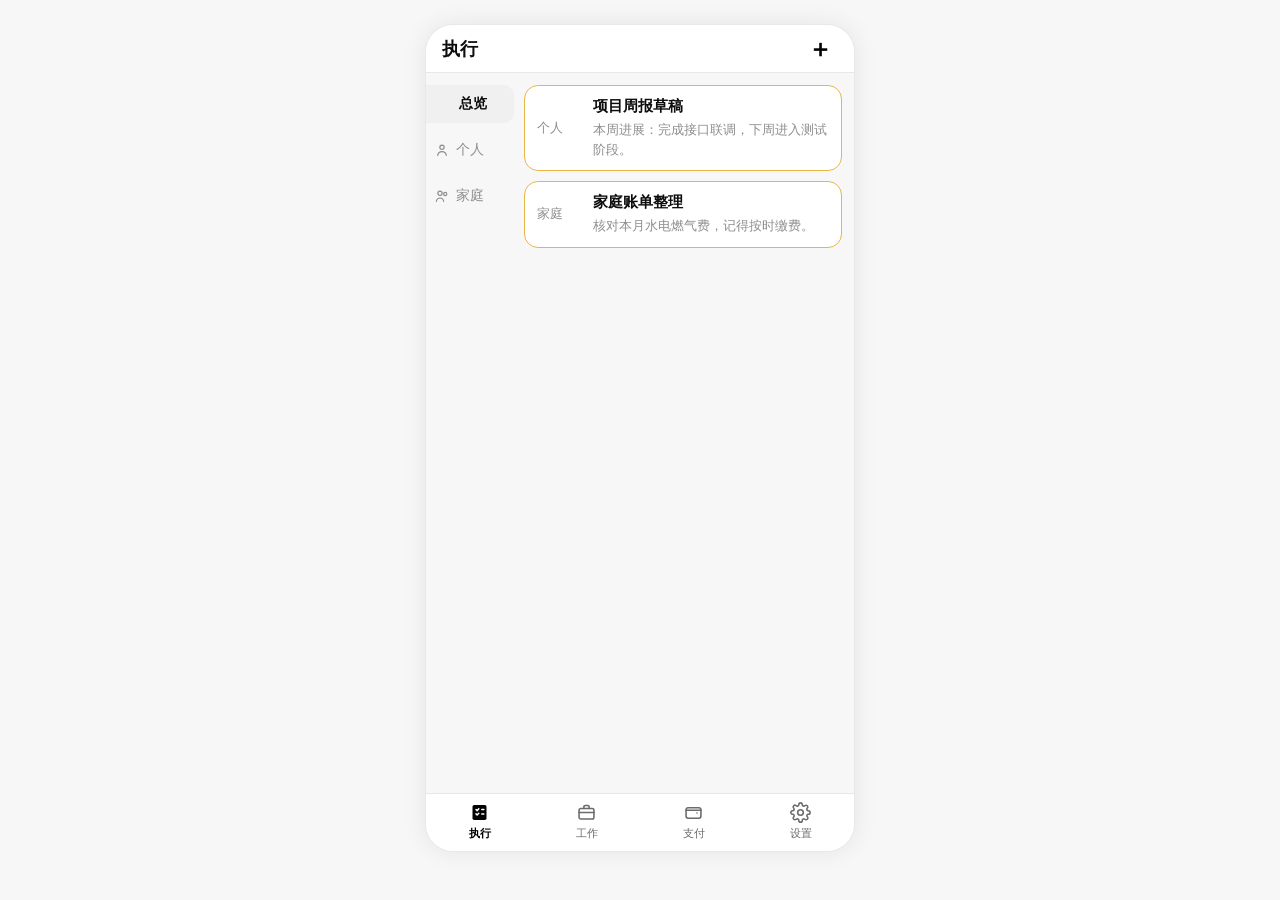
==== commit 4e1acb63: "v2.21: 三语言(简/繁/英)、分类 ID 化多语言、占位与边距/圆角调整；壳应用名 EWP" ====
--- a/notes-app/记事App.html
+++ b/notes-app/记事App.html
@@ -35,7 +35,7 @@
 /* ---------- 主页：左分类 + 右列表 ---------- */
 .notes-layout{display:flex;gap:10px;min-height:100%}
 .cat-bar{width:88px;flex-shrink:0;display:flex;flex-direction:column;gap:8px;overflow-y:auto}
-.cat-item{display:flex;align-items:center;gap:6px;border:1px solid transparent;background:transparent;border-radius:10px;padding:9px 7px;font-size:14px;color:var(--muted);text-align:left;transition:background .15s,color .15s}
+.cat-item{display:flex;align-items:center;gap:6px;border:1px solid transparent;background:transparent;border-radius:0 10px 10px 0;padding:9px 1px 9px 7px;font-size:14px;color:var(--muted);text-align:left;transition:background .15s,color .15s}
 .cat-item .cat-icon{flex-shrink:0;line-height:1;display:flex}
 .cat-item .cat-icon svg{width:16px;height:16px;display:block}
 .cat-item .cat-name{flex:1;white-space:nowrap;overflow:hidden;text-overflow:ellipsis}
@@ -212,7 +212,8 @@
     <div class="setting-row"><span data-i18n="setting.importAll">导入备份（JSON）</span><button class="btn small" id="btn-import-all" data-i18n="setting.import">导入</button></div>
     <input type="file" id="import-file" accept="application/json,.json" hidden />
     <div class="setting-row"><span data-i18n="setting.language">语言</span><span class="lang-switch" id="lang-switch">
-      <button class="btn small lang-opt" data-lang="zh">中文</button>
+      <button class="btn small lang-opt" data-lang="zh">简体</button>
+      <button class="btn small lang-opt" data-lang="zhTW">繁體</button>
       <button class="btn small lang-opt" data-lang="en">English</button>
     </span></div>
     <div class="setting-row"><span data-i18n="setting.about">关于</span><span id="about-ver" style="color:var(--muted);font-size:13px"></span></div>
@@ -234,7 +235,7 @@
     <div class="editor-body">
       <input id="note-title" class="title-input" type="text" data-i18n-ph="ph.untitled" placeholder="无标题" />
       <textarea id="note-content" class="content-area" data-i18n-ph="ph.start" placeholder="开始记录…"></textarea>
-      <textarea id="todo-text" class="content-area todo-area" data-i18n-ph="ph.todo" placeholder="待办内容…" hidden></textarea>
+      <textarea id="todo-text" class="content-area todo-area" data-i18n-ph="ph.record" placeholder="记录内容…" hidden></textarea>
       <textarea id="todo-note" class="content-area todo-note" data-i18n-ph="ph.note" placeholder="补充说明（可选）" hidden></textarea>
       <button type="button" id="editor-cat" class="cat-select">
         <span id="editor-cat-name" class="cat-select-name"></span>
@@ -299,10 +300,23 @@
 const ORDER_KEY="notes-app-v1-order";
 const RETIRED_KEY="notes-app-v1-retired";
 const APP_NAME="EWP";
-const APP_VERSION="2.17";
-const PRESET_CATS=["生活","家庭","工作","理财"];
-const EXEC_CATS=["个人","家庭"];
-const WORK_CATS=["个人","公司"];
+const APP_VERSION="2.21";
+// 标配分类用稳定 ID 存储，显示名随当前语言走 CAT_LABEL 字典；自定义分类存原名
+const PRESET_CATS=["life","family","work","finance"];
+const EXEC_CATS=["personal","family"];
+const WORK_CATS=["personal","company"];
+const CAT_ZH2ID={"生活":"life","家庭":"family","工作":"work","理财":"finance","个人":"personal","公司":"company"};
+const CAT_LABEL={
+  zh:   {life:"生活",family:"家庭",work:"工作",finance:"理财",personal:"个人",company:"公司"},
+  zhTW: {life:"生活",family:"家庭",work:"工作",finance:"理財",personal:"個人",company:"公司"},
+  en:   {life:"Life",family:"Family",work:"Work",finance:"Finance",personal:"Personal",company:"Company"}
+};
+function catLabel(c){
+  if(!c) return t("cat.uncat");
+  const map=CAT_LABEL[state.lang]||CAT_LABEL.zh;
+  return map[c]||CAT_LABEL.zh[c]||c;
+}
+function migrateCat(c){ return CAT_ZH2ID[c]||c; }
 
 const ALL_CAT="__all__";
 const LANG_KEY="notes-app-v1-lang";
@@ -350,6 +364,28 @@
     "modal.discard":"Discard changes","modal.discardMsg":"You have unsaved changes. Leave anyway?",
     "modal.clearData":"Clear data","modal.clearMsg":"Delete all local records? This cannot be undone.",
     "drawer.catManage":"Categories","drawer.add":"Add","drawer.done":"Done","drawer.chooseCat":"Choose category"
+  },
+  zhTW:{
+    "tab.notes":"執行","tab.work":"工作","tab.home":"支付","tab.settings":"設定",
+    "action.manage":"管理分類","action.new":"新增","action.back":"返回","action.save":"儲存","action.delete":"刪除","action.rename":"修改",
+    "ph.todo":"待辦內容…","ph.record":"記錄內容…","ph.note":"補充說明（可選）","ph.untitled":"無標題","ph.start":"開始記錄…","ph.newCat":"輸入新分類名稱","ph.renameCat":"輸入分類名稱",
+    "setting.language":"語言","setting.exportAll":"匯出全部資料（JSON）","setting.export":"匯出","setting.importAll":"匯入備份（JSON）","setting.import":"匯入","setting.clearAll":"清空本地全部資料","setting.clear":"清空","setting.about":"關於",
+    "cat.all":"總覽","cat.uncat":"未分類",
+    "empty.homeAll":"尚無待辦","empty.homeCat":"該分類尚無待辦",
+    "empty.notesAll":"還沒有執行記錄，點右上角 ＋ 新增","empty.notesCat":"該分類尚無執行記錄",
+    "empty.workAll":"還沒有工作記錄，點右上角 ＋ 新增","empty.workCat":"該分類尚無工作記錄",
+    "card.untitled":"無標題","card.noBody":"（無正文）",
+    "toast.storage":"本地儲存空間不足，部分內容可能未儲存","toast.empty":"內容為空，未儲存","toast.saved":"已儲存","toast.deleted":"已刪除",
+    "toast.nfTodo":"找不到該待辦","toast.nfNote":"找不到該筆記","toast.nfWork":"找不到該工作記錄",
+    "toast.nameEmpty":"名稱不能為空","toast.catExists":"該分類已存在","toast.oneCat":"至少保留一個分類",
+    "toast.renamed":"已修改","toast.catDeleted":"已刪除分類","toast.catAdded":"已新增分類","toast.exported":"已匯出全部資料","toast.cleared":"已清空","toast.imported":"已匯入備份","toast.badBackup":"備份檔案無效",
+    "modal.confirm":"確定","modal.cancel":"取消","modal.leave":"離開","modal.clear":"清空",
+    "modal.import":"匯入備份","modal.importMsg":"匯入將覆蓋目前本地全部記錄，確定繼續？",
+    "modal.delTodo":"刪除待辦","modal.delWork":"刪除工作記錄","modal.delNote":"刪除筆記","modal.delConfirm":"確定刪除這條記錄？此操作無法復原。",
+    "modal.renameCat":"修改分類","modal.delCat":"刪除分類","modal.delCatMsg":"刪除分類「{c}」？其下記錄將歸入「{f}」。",
+    "modal.discard":"放棄修改","modal.discardMsg":"有未儲存的修改，確定離開？",
+    "modal.clearData":"清空資料","modal.clearMsg":"確定清空本地全部記錄？此操作無法復原。",
+    "drawer.catManage":"分類管理","drawer.add":"新增","drawer.done":"完成","drawer.chooseCat":"選擇分類"
   }
 };
 function t(key,vars){
@@ -396,7 +432,7 @@
   document.querySelectorAll("#lang-switch .lang-opt").forEach(b=>b.classList.toggle("active",b.dataset.lang===state.lang));
 }
 function setLang(lang){
-  if(lang!=="zh"&&lang!=="en")lang="zh";
+  if(!I18N[lang])lang="zh";
   state.lang=lang; save(LANG_KEY,lang);
   applyStaticText(); renderAll(); switchTab(state.tab);
 }
@@ -450,12 +486,12 @@
   if(!cats.includes(state.filterCat)) state.filterCat=ALL_CAT;
 }
 const CAT_SVG={
-  "生活":`<path d="M5 19C5 9 13 5 19 5c0 8-4 14-12 14"/><path d="M5 19c3-4 6-7 10-9"/>`,
-  "家庭":`<circle cx="9" cy="8" r="3.2"/><path d="M3.5 20c.6-3.2 2.9-5 5.5-5s4.9 1.8 5.5 5"/><circle cx="16.8" cy="9" r="2.4"/>`,
-  "工作":`<rect x="3.5" y="5" width="17" height="11" rx="2"/><path d="M9 20.5h6M12 16v4.5"/>`,
-  "理财":`<circle cx="12" cy="12" r="8.5"/><path d="M12 7.5v9M9.3 9.6h4.2a1.7 1.7 0 0 1 0 3.4h-3a1.7 1.7 0 0 0 0 3.4h4.2"/>`,
-  "个人":`<circle cx="12" cy="8" r="3.2"/><path d="M5.5 20c.7-3.4 3-5.5 6.5-5.5s5.8 2.1 6.5 5.5"/>`,
-  "公司":`<rect x="5" y="4.5" width="14" height="15.5" rx="1"/><path d="M9 8.5h1.5M13.5 8.5H15M9 12h1.5M13.5 12H15M9 15.5h1.5M13.5 15.5H15"/>`
+  "life":`<path d="M5 19C5 9 13 5 19 5c0 8-4 14-12 14"/><path d="M5 19c3-4 6-7 10-9"/>`,
+  "family":`<circle cx="9" cy="8" r="3.2"/><path d="M3.5 20c.6-3.2 2.9-5 5.5-5s4.9 1.8 5.5 5"/><circle cx="16.8" cy="9" r="2.4"/>`,
+  "work":`<rect x="3.5" y="5" width="17" height="11" rx="2"/><path d="M9 20.5h6M12 16v4.5"/>`,
+  "finance":`<circle cx="12" cy="12" r="8.5"/><path d="M12 7.5v9M9.3 9.6h4.2a1.7 1.7 0 0 1 0 3.4h-3a1.7 1.7 0 0 0 0 3.4h4.2"/>`,
+  "personal":`<circle cx="12" cy="8" r="3.2"/><path d="M5.5 20c.7-3.4 3-5.5 6.5-5.5s5.8 2.1 6.5 5.5"/>`,
+  "company":`<rect x="5" y="4.5" width="14" height="15.5" rx="1"/><path d="M9 8.5h1.5M13.5 8.5H15M9 12h1.5M13.5 12H15M9 15.5h1.5M13.5 15.5H15"/>`
 };
 function catIcon(c){
   const inner=CAT_SVG[c]||`<path d="M3.5 6.5h5l2 2.5h10V19H3.5z"/>`;
@@ -466,14 +502,14 @@
 function cardHtml(n,hideCat){
   return `<div class="nc-title ${n.title?"":"empty"}">${esc(n.title||t("card.untitled"))}</div>
     <div class="nc-summary">${esc(textFromHtml(n.content))||t("card.noBody")}</div>`
-    +((!hideCat&&n.category)?`<div class="nc-cat">${esc(n.category)}</div>`:"");
+    +((!hideCat&&n.category)?`<div class="nc-cat">${esc(catLabel(n.category))}</div>`:"");
 }
 function bindCard(box,n,onClick,persistFn,idx,overview,cat){
   overview=!!overview;
   const card=document.createElement("div");
   card.className="note-card"+(overview||idx===0?" first":"")+(overview?" overview":"")+(n.done?" done":"");
   const left=overview
-    ? `<span class="nc-cat-label">${esc(cat||t("cat.uncat"))}</span>`
+    ? `<span class="nc-cat-label">${esc(catLabel(cat))}</span>`
     : `<span class="nc-index">${idx+1}</span>`;
   const check=overview?"":`<input type="checkbox" ${n.done?"checked":""}/>`;
   card.innerHTML=`
@@ -501,8 +537,8 @@
   orderedCats().forEach(c=>{
     const b=document.createElement("button");
     b.className="cat-item"+(state.filterCat===c?" active":"");
-    b.innerHTML=`<span class="cat-icon">${catIcon(c)}</span><span class="cat-name">${esc(c)}</span>`;
-    b.title=c;
+    b.innerHTML=`<span class="cat-icon">${catIcon(c)}</span><span class="cat-name">${esc(catLabel(c))}</span>`;
+    b.title=catLabel(c);
     b.addEventListener("click",()=>{state.filterCat=c;renderCatBar();renderHomeList();});
     bar.appendChild(b);
   });
@@ -575,7 +611,7 @@
     const row=document.createElement("div");
     row.className="todo-row"+(overview?" overview":"")+(t.done?" done":"")+((overview||idx===0)?" first":"");
     const left=overview
-      ? `<span class="tr-cat">${esc(cat)}</span>`
+      ? `<span class="tr-cat">${esc(catLabel(cat))}</span>`
       : `<span class="tr-index">${idx+1}</span>`;
     const check=overview?"":`<input type="checkbox" ${t.done?"checked":""}/>`;
     row.innerHTML=`
@@ -601,8 +637,8 @@
   cats.forEach(c=>{
     const b=document.createElement("button");
     b.className="cat-item"+(state[filterKey]===c?" active":"");
-    b.innerHTML=`<span class="cat-icon">${catIcon(c)}</span><span class="cat-name">${esc(c)}</span>`;
-    b.title=c;
+    b.innerHTML=`<span class="cat-icon">${catIcon(c)}</span><span class="cat-name">${esc(catLabel(c))}</span>`;
+    b.title=catLabel(c);
     b.addEventListener("click",()=>{state[filterKey]=c;renderSideBar(barId,cats,filterKey,listRender);listRender();});
     bar.appendChild(b);
   });
@@ -661,7 +697,8 @@
 
 /* ---------- 编辑器 ---------- */
 function renderCatSelect(){
-  $("#editor-cat-name").textContent=state.draft.category||categories()[0]||"";
+  const dc=state.draft.category||categories()[0]||"";
+  $("#editor-cat-name").textContent=dc?catLabel(dc):"";
 }
 function openCatPicker(){ renderCpList(); $("#cat-picker").hidden=false; }
 function closeCatPicker(){ $("#cat-picker").hidden=true; }
@@ -670,7 +707,7 @@
   editorCats().forEach(c=>{
     const li=document.createElement("div");
     li.className="cp-item"+(state.draft.category===c?" active":"");
-    li.innerHTML=`<span class="cp-name">${esc(c)}</span><svg class="cp-check" viewBox="0 0 24 24" fill="none" stroke="currentColor" stroke-width="2.2" stroke-linecap="round" stroke-linejoin="round"><path d="m5 12.5 4.5 4.5L19 7.5"/></svg>`;
+    li.innerHTML=`<span class="cp-name">${esc(catLabel(c))}</span><svg class="cp-check" viewBox="0 0 24 24" fill="none" stroke="currentColor" stroke-width="2.2" stroke-linecap="round" stroke-linejoin="round"><path d="m5 12.5 4.5 4.5L19 7.5"/></svg>`;
     li.addEventListener("click",()=>{ state.draft.category=c; renderCatSelect(); closeCatPicker(); });
     box.appendChild(li);
   });
@@ -683,7 +720,7 @@
   $("#todo-note").hidden=false;
   $("#editor-cat").hidden=false;
   $("#editor-count").hidden=true;
-  $("#todo-text").placeholder=todo?t("ph.todo"):t("ph.record");
+  $("#todo-text").placeholder=t("ph.record");
 }
 function fillTodo(todo){
   $("#todo-text").value=todo.text||"";
@@ -811,7 +848,7 @@
     const li=document.createElement("div");
     li.className="cm-item";
     li.dataset.cat=c;
-    li.innerHTML=`<span class="cm-grip">${GRIP_SVG}</span><span class="cm-name">${esc(c)}</span>
+    li.innerHTML=`<span class="cm-grip">${GRIP_SVG}</span><span class="cm-name">${esc(catLabel(c))}</span>
       <button class="rename" title="${t("action.rename")}"><svg viewBox="0 0 24 24" fill="none" stroke="currentColor" stroke-width="1.7" stroke-linecap="round" stroke-linejoin="round"><path d="M4 20h4l10.5-10.5a2.1 2.1 0 0 0-3-3L5 17z"/><path d="m13.5 6.5 3 3"/></svg></button>
       <button class="del" title="${t("action.delete")}"><svg viewBox="0 0 24 24" fill="none" stroke="currentColor" stroke-width="1.7" stroke-linecap="round" stroke-linejoin="round"><path d="M5 7h14M10 7V5a1 1 0 0 1 1-1h2a1 1 0 0 1 1 1v2M6.5 7l1 12h9l1-12"/><path d="M10 11v5M14 11v5"/></svg></button>`;
     li.querySelector(".rename").addEventListener("click",async()=>{
@@ -834,7 +871,7 @@
       const cats=categories();
       if(cats.length<=1)return toast(t("toast.oneCat"));
       const fallback=cats[0]===c?cats[1]:cats[0];
-      const ok=await modalConfirm(t("modal.delCat"),t("modal.delCatMsg",{c,f:fallback}),{danger:true,okText:t("action.delete")});
+      const ok=await modalConfirm(t("modal.delCat"),t("modal.delCatMsg",{c:catLabel(c),f:catLabel(fallback)}),{danger:true,okText:t("action.delete")});
       if(!ok)return;
       state.notes.forEach(n=>{if(n.category===c)n.category=fallback;});
       state.todos.forEach(t=>{if(t.category===c)t.category=fallback;});
@@ -876,9 +913,9 @@
     const ok=await modalConfirm(t("modal.import"),t("modal.importMsg"),{okText:t("setting.import")});
     if(!ok)return;
     const ts=new Date().toISOString().slice(0,19);
-    state.todos=data.todos.map(x=>({id:x.id||uid(),text:x.text||"",note:x.note||"",category:x.category||PRESET_CATS[0],done:!!x.done,created_at:x.created_at||ts,updated_at:x.updated_at||ts}));
-    state.notes=data.notes.map(x=>({id:x.id||uid(),title:x.title||"",content:x.content||"",category:EXEC_CATS.includes(x.category)?x.category:EXEC_CATS[0],done:!!x.done,created_at:x.created_at||ts,updated_at:x.updated_at||ts}));
-    state.workNotes=data.workNotes.map(x=>({id:x.id||uid(),title:x.title||"",content:x.content||"",category:WORK_CATS.includes(x.category)?x.category:WORK_CATS[0],done:!!x.done,created_at:x.created_at||ts,updated_at:x.updated_at||ts}));
+    state.todos=data.todos.map(x=>({id:x.id||uid(),text:x.text||"",note:x.note||"",category:migrateCat(x.category)||PRESET_CATS[0],done:!!x.done,created_at:x.created_at||ts,updated_at:x.updated_at||ts}));
+    state.notes=data.notes.map(x=>{const c=migrateCat(x.category);return{id:x.id||uid(),title:x.title||"",content:x.content||"",category:EXEC_CATS.includes(c)?c:EXEC_CATS[0],done:!!x.done,created_at:x.created_at||ts,updated_at:x.updated_at||ts};});
+    state.workNotes=data.workNotes.map(x=>{const c=migrateCat(x.category);return{id:x.id||uid(),title:x.title||"",content:x.content||"",category:WORK_CATS.includes(c)?c:WORK_CATS[0],done:!!x.done,created_at:x.created_at||ts,updated_at:x.updated_at||ts};});
     persistTodos();persistNotes();persistWork();
     renderAll(); toast(t("toast.imported"));
   };
@@ -891,11 +928,11 @@
   const ts=(min)=>new Date(now-min*60000).toISOString().slice(0,19);
   const t=(text,category,done,min)=>({id:uid(),text,category,done:!!done,created_at:ts(min),updated_at:ts(min)});
   return [
-    t("买牛奶","生活",false,120), t("买面包","生活",false,120), t("买鸡蛋","生活",true,120),
-    t("晨跑 3 公里","生活",false,200), t("记录体重","生活",false,200),
-    t("缴水电费","家庭",false,300), t("整理缴费凭证","家庭",true,300), t("周日通话","家庭",false,360),
-    t("整理本周数据","工作",false,90), t("撰写周报总结","工作",false,90), t("同步纪要给团队","工作",true,420),
-    t("核对各类开销","理财",false,500)
+    t("买牛奶","life",false,120), t("买面包","life",false,120), t("买鸡蛋","life",true,120),
+    t("晨跑 3 公里","life",false,200), t("记录体重","life",false,200),
+    t("缴水电费","family",false,300), t("整理缴费凭证","family",true,300), t("周日通话","family",false,360),
+    t("整理本周数据","work",false,90), t("撰写周报总结","work",false,90), t("同步纪要给团队","work",true,420),
+    t("核对各类开销","finance",false,500)
   ];
 }
 function seedNotes(){
@@ -903,14 +940,14 @@
   const ts=(min)=>new Date(now-min*60000).toISOString().slice(0,19);
   const n=(title,content,category,min)=>({id:uid(),title,category,content,created_at:ts(min),updated_at:ts(min)});
   return [
-    n("周末采购清单","周末去一趟超市，把冰箱和日用品补齐。","个人",120),
-    n("健身计划","本周目标：晨跑三次，每次三公里，睡前拉伸。","个人",200),
-    n("家庭账单整理","核对本月水电燃气费，记得按时缴费。","家庭",300),
-    n("给爸妈打电话","周日晚上给爸妈通个电话，聊聊近况。","家庭",360),
-    n("项目周报草稿","本周进展：完成接口联调，下周进入测试阶段。","个人",90),
-    n("产品评审会议纪要","评审结论：首页分类调整方案通过，排期到下个迭代。","个人",420),
-    n("月度记账复盘","复盘本月收支，看看哪些开销可以压缩。","个人",500),
-    n("基金定投记录","记录本月定投金额与持仓情况，长期持有。","个人",600)
+    n("周末采购清单","周末去一趟超市，把冰箱和日用品补齐。","personal",120),
+    n("健身计划","本周目标：晨跑三次，每次三公里，睡前拉伸。","personal",200),
+    n("家庭账单整理","核对本月水电燃气费，记得按时缴费。","family",300),
+    n("给爸妈打电话","周日晚上给爸妈通个电话，聊聊近况。","family",360),
+    n("项目周报草稿","本周进展：完成接口联调，下周进入测试阶段。","personal",90),
+    n("产品评审会议纪要","评审结论：首页分类调整方案通过，排期到下个迭代。","personal",420),
+    n("月度记账复盘","复盘本月收支，看看哪些开销可以压缩。","personal",500),
+    n("基金定投记录","记录本月定投金额与持仓情况，长期持有。","personal",600)
   ];
 }
 function seedWork(){
@@ -918,9 +955,9 @@
   const ts=(min)=>new Date(now-min*60000).toISOString().slice(0,19);
   const w=(title,content,category,min)=>({id:uid(),title,category,content,created_at:ts(min),updated_at:ts(min)});
   return [
-    w("项目排期确认","对齐下个迭代需求范围，确认评审与上线时间节点。","公司",150),
-    w("客户跟进记录","跟进本周客户反馈，整理待答复事项与下次沟通时间。","公司",260),
-    w("周报汇总要点","汇总本周完成事项、风险与下周计划，同步给团队。","个人",380)
+    w("项目排期确认","对齐下个迭代需求范围，确认评审与上线时间节点。","company",150),
+    w("客户跟进记录","跟进本周客户反馈，整理待答复事项与下次沟通时间。","company",260),
+    w("周报汇总要点","汇总本周完成事项、风险与下周计划，同步给团队。","personal",380)
   ];
 }
 
@@ -959,10 +996,10 @@
   if(old&&old.length&&!hasNew){
     old.forEach(o=>{
       (o.todos||[]).forEach(td=>{
-        state.todos.push({id:uid(),text:td.text,category:o.category,done:!!td.done,created_at:o.created_at,updated_at:o.updated_at});
+        state.todos.push({id:uid(),text:td.text,category:migrateCat(o.category),done:!!td.done,created_at:o.created_at,updated_at:o.updated_at});
       });
       if(o.title||textFromHtml(o.content)){
-        state.notes.push({id:o.id||uid(),title:o.title||"",content:o.content||"",category:o.category,created_at:o.created_at,updated_at:o.updated_at});
+        state.notes.push({id:o.id||uid(),title:o.title||"",content:o.content||"",category:migrateCat(o.category),created_at:o.created_at,updated_at:o.updated_at});
       }
     });
     localStorage.removeItem(OLD_KEY);
@@ -975,12 +1012,12 @@
     }
   }
   if(!state.workNotes.length){ state.workNotes=seedWork(); persistWork(); }
-  state.todos.forEach(t=>{if(!t.id)t.id=uid();});
-  state.notes.forEach(n=>{if(!n.id)n.id=uid(); if(n.done===undefined)n.done=false; if(!EXEC_CATS.includes(n.category))n.category=EXEC_CATS[0];});
-  state.workNotes.forEach(w=>{if(!w.id)w.id=uid(); if(w.done===undefined)w.done=false; if(!WORK_CATS.includes(w.category))w.category=WORK_CATS[0];});
-  state.customCats=loadCats();
-  state.catOrder=loadOrder();
-  state.retired=loadRetired();
+  state.todos.forEach(t=>{if(!t.id)t.id=uid(); t.category=migrateCat(t.category);});
+  state.notes.forEach(n=>{if(!n.id)n.id=uid(); if(n.done===undefined)n.done=false; n.category=migrateCat(n.category); if(!EXEC_CATS.includes(n.category))n.category=EXEC_CATS[0];});
+  state.workNotes.forEach(w=>{if(!w.id)w.id=uid(); if(w.done===undefined)w.done=false; w.category=migrateCat(w.category); if(!WORK_CATS.includes(w.category))w.category=WORK_CATS[0];});
+  state.customCats=(loadCats()||[]).map(migrateCat);
+  state.catOrder=(loadOrder()||[]).map(migrateCat);
+  state.retired=(loadRetired()||[]).map(migrateCat);
   setupSortable($("#cm-list"),{
     gripSel:".cm-grip",itemSel:".cm-item",dataAttr:"cat",
     onReorder:order=>{state.catOrder=order;persistOrder();renderCatBar();renderHomeList();renderCatManager();}
